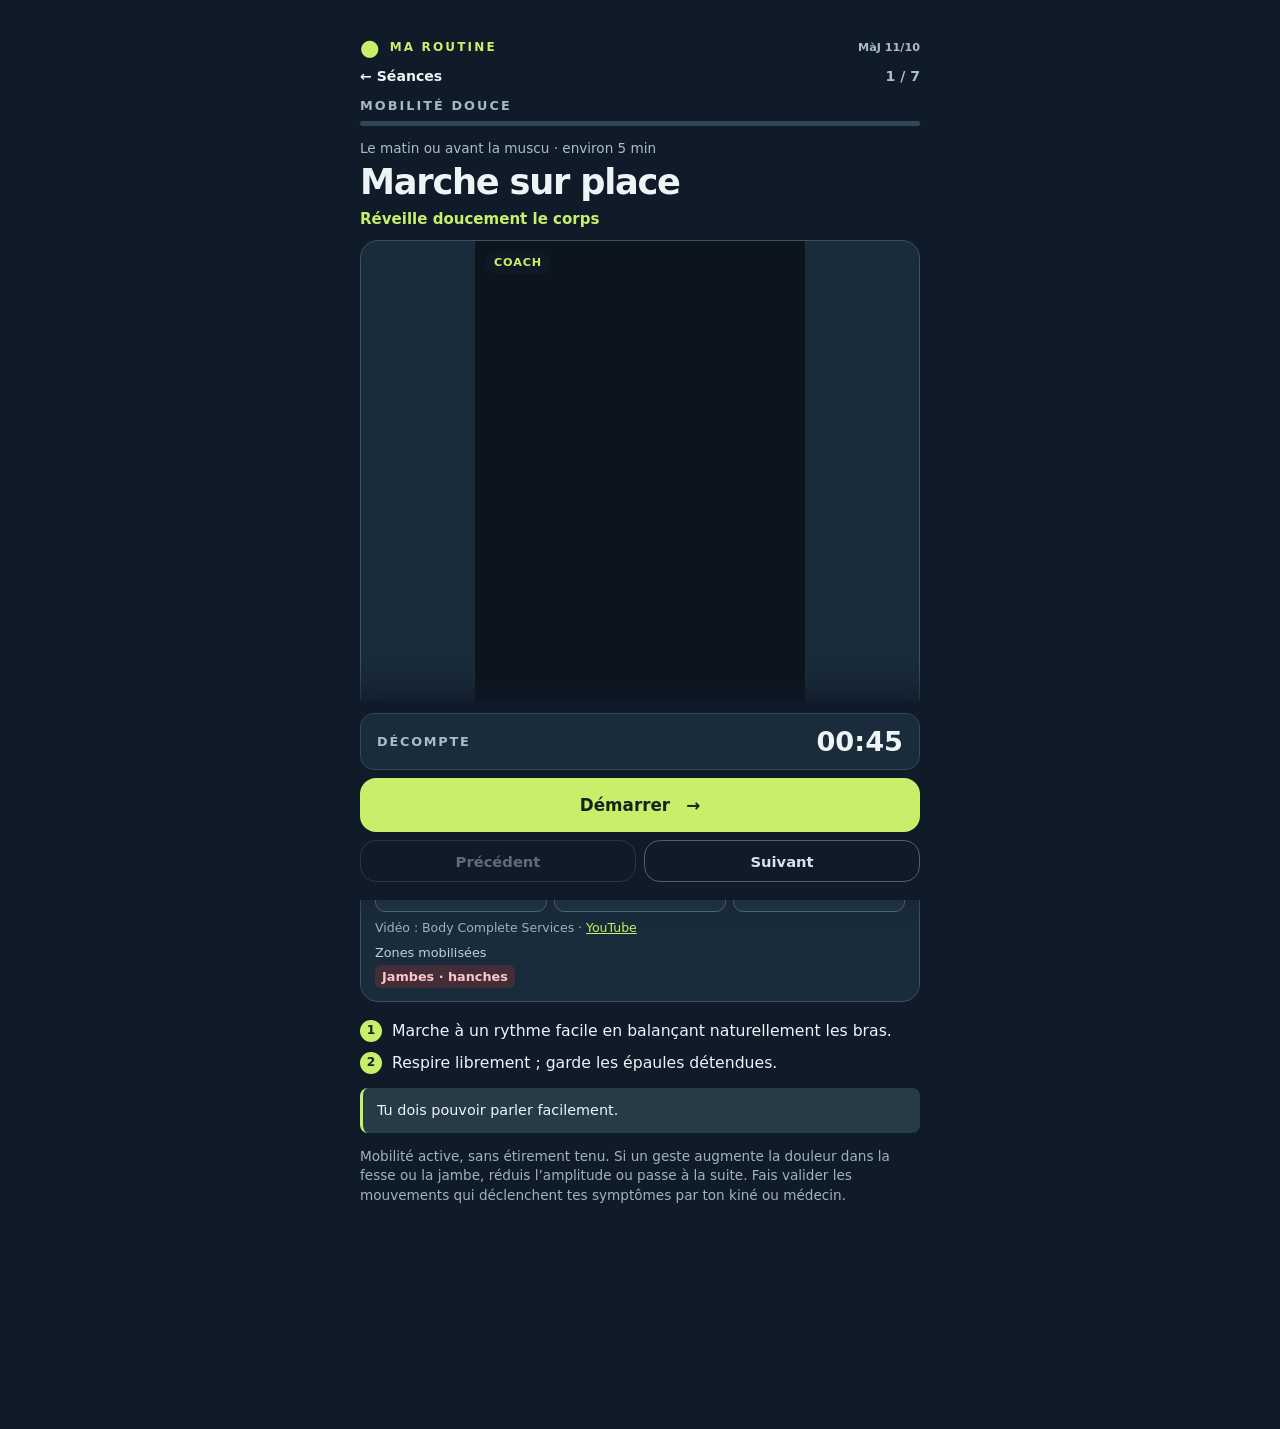
==== warmup.html @ c1a4c525 "Publication 11/10/2026 11:53" ====
<!doctype html>
<html lang="fr">
<head>
  <meta charset="utf-8">
  <meta name="viewport" content="width=device-width, initial-scale=1, viewport-fit=cover">
  <meta name="theme-color" content="#101b2a">
  <meta name="description" content="Échauffement guidé, progressif et sans étirement tenu.">
  <title>Échauffement · Ma routine</title>
  <link rel="stylesheet" href="style.css?v=20261011">
  <link rel="stylesheet" href="warmup-v2.css?v=20261011j">
  <link rel="stylesheet" href="release.css?v=20260924b">
</head>
<body>
  <main class="shell warmup-shell">
    <header class="topbar"><span class="brand-mark" aria-hidden="true">●</span><span>MA ROUTINE</span><span class="release-stamp">MàJ 11/10</span></header>
    <div id="warmupApp"></div>
  </main>
  <script src="warmup.js?v=20261011k" defer></script>
  <script type="importmap">{"imports":{"three":"./assets/three.module.js"}}</script>
  <script type="module" src="warmup-figure.js?v=20261011f"></script>
</body>
</html>
---- style.css ----
:root{font-family:Inter,ui-sans-serif,system-ui,-apple-system,Segoe UI,sans-serif;color:#edf4f6;background:#101b2a;font-size:16px}*{box-sizing:border-box}body{margin:0}.shell{max-width:600px;min-height:100dvh;margin:auto;padding:24px 20px max(40px,env(safe-area-inset-bottom))}.topbar{display:flex;align-items:center;gap:8px;font-weight:800;letter-spacing:.18em;font-size:.85rem;color:#c8ef69;margin-bottom:36px}.brand-mark{font-size:1.4rem;line-height:0}.eyebrow{font-size:.8rem;letter-spacing:.16em;font-weight:800;color:#a6b9c3;margin:0 0 8px}.session-heading{display:flex;align-items:baseline;justify-content:space-between;gap:16px}h1{font-size:clamp(2.4rem,9vw,4rem);line-height:1.04;margin:0;letter-spacing:-.05em}.session-index{color:#9cafbb;font-weight:700}.session-focus{color:#bacbd1;margin:10px 0 26px}.session-tabs{display:grid;grid-template-columns:repeat(3,1fr);gap:8px;margin-bottom:22px}.tab,.choice{border:1px solid #395060;background:#1a2b3b;color:#d8e4e7;border-radius:12px;font:inherit;font-weight:800;min-height:48px;cursor:pointer}.tab.active,.choice.active{background:#c8ef69;color:#142320;border-color:#c8ef69}.settings{display:flex;justify-content:space-between;align-items:center;gap:12px;font-weight:650;margin-bottom:26px}.segmented{display:flex;gap:6px}.choice{min-width:52px}.exercise-list{padding:0;margin:0 0 28px;list-style:none;display:grid;gap:10px}.exercise-list li{background:#1a2b3b;border:1px solid #324757;border-radius:16px;padding:14px 16px;display:flex;align-items:center;gap:14px;min-height:74px}.exercise-list .num{font-size:.85rem;color:#c8ef69;font-weight:850}.exercise-list strong{display:block;font-size:1rem}.exercise-list small{display:block;color:#a6b9c3;margin-top:4px;font-size:.85rem}.primary,.secondary{width:100%;border-radius:16px;min-height:60px;font:inherit;font-size:1.05rem;font-weight:850;cursor:pointer;display:flex;justify-content:center;align-items:center;gap:16px}.primary{background:#c8ef69;color:#142320;border:0}.primary:disabled{opacity:.5;cursor:not-allowed}.secondary{background:transparent;color:#d7e4e8;border:1px solid #48616c;min-height:48px}.hidden{display:none!important}button:focus-visible{outline:3px solid #fff;outline-offset:3px}.workout-top{display:flex;justify-content:space-between;align-items:center;gap:12px;color:#9eb3bb;letter-spacing:.1em;font-size:.8rem;font-weight:850;margin-bottom:22px}.text-button{background:none;border:0;color:#edf4f6;font:inherit;font-size:.9rem;letter-spacing:0;text-decoration:underline;cursor:pointer}.exercise-topline{display:flex;align-items:center;justify-content:space-between;gap:12px;margin-bottom:14px}.exercise-topline .eyebrow{margin:0}.series-pill{background:#c8ef69;color:#142320;padding:8px 11px;border-radius:999px;font-size:.8rem;font-weight:850}.movement-image{width:100%;aspect-ratio:4/3;border-radius:20px;background:#243a46;overflow:hidden;margin-bottom:22px;display:grid;place-items:center}.movement-image img{width:100%;height:100%;object-fit:contain}.movement-image.image-missing::after{content:'Visuel indisponible';color:#bed1d5;font-size:.9rem}.movement-image.image-missing img{display:none}.exercise-title{font-size:clamp(2.1rem,8vw,3.2rem)}.rep-target{font-size:1.2rem;font-weight:850;color:#c8ef69;margin:10px 0 20px}.cue{font-size:1.05rem;line-height:1.48;margin:0 0 12px}.tip{font-size:.94rem;line-height:1.45;color:#a9bdc4;margin:0 0 24px}.workout-bottom{display:grid;gap:10px}.elapsed{display:flex;align-items:center;justify-content:space-between;background:#1a2b3b;border:1px solid #324757;padding:12px 16px;border-radius:14px;margin-bottom:4px}.elapsed span{font-size:.8rem;letter-spacing:.14em;color:#a9bdc4;font-weight:800}.elapsed strong{font-variant-numeric:tabular-nums;font-size:1.7rem}.rest-card{min-height:68vh;display:flex;flex-direction:column;justify-content:center;align-items:center;text-align:center}.rest-card .eyebrow{color:#c8ef69}.clock{font-size:clamp(5rem,22vw,9rem);font-weight:850;letter-spacing:-.08em;font-variant-numeric:tabular-nums;line-height:1.1}.rest-next{line-height:1.6;color:#bed1d5;margin:24px 0 36px}.rest-next strong{color:#fff}.rest-actions{width:100%;display:grid;gap:10px}.done-card{min-height:70vh;display:flex;flex-direction:column;align-items:flex-start;justify-content:center}.done-card p:not(.eyebrow){font-size:1.1rem;line-height:1.5;color:#bed1d5;margin:18px 0 34px}.done-symbol{display:grid;place-items:center;width:72px;height:72px;background:#c8ef69;color:#142320;border-radius:50%;font-size:2.4rem;font-weight:850;margin-bottom:26px}@media(min-width:700px){.shell{padding-top:40px}}@media(max-height:700px){.topbar{margin-bottom:18px}.movement-image{aspect-ratio:16/9}.cue{margin-bottom:6px}.tip{margin-bottom:14px}}
.home-note{font-size:.88rem;line-height:1.45;color:#9fb3bb;margin:18px 2px 0}
.sound-test{display:block;margin:14px auto 0;padding:8px 12px;color:#c8ef69;background:transparent;border:0;text-decoration:underline;font:inherit;font-size:.9rem;font-weight:750;cursor:pointer}.sound-status{text-align:center;min-height:1.3em;margin:4px 0;color:#b8cad0;font-size:.84rem}.motion-visual{margin-bottom:18px}.motion-window{display:block;width:100%;aspect-ratio:1/1;overflow:hidden;position:relative;background:#e8e8e8;border:0;padding:0;border-radius:20px;cursor:pointer}.motion-strip{display:block;width:200%;height:100%;max-width:none;transition:transform .45s ease-in-out}.motion-strip.still-image{width:100%;object-fit:contain;transform:none!important}.motion-caption{display:flex;align-items:center;justify-content:space-between;gap:10px;margin-top:8px;color:#b8cad0;font-size:.87rem;font-weight:750}.motion-toggle{background:transparent;color:#c8ef69;border:0;padding:5px 0;font:inherit;cursor:pointer}.muscles{color:#f08c84;font-size:.86rem;font-weight:850;letter-spacing:.05em;margin:0 0 14px}.steps{list-style:none;counter-reset:step;display:grid;gap:10px;margin:0 0 14px;padding:0}.steps li{counter-increment:step;display:grid;grid-template-columns:22px 1fr;gap:10px;line-height:1.4;font-size:.98rem}.steps li:before{content:counter(step);display:grid;place-items:center;width:22px;height:22px;border-radius:50%;background:#c8ef69;color:#142320;font-size:.76rem;font-weight:900}.workout{padding-bottom:200px}.workout-bottom{position:fixed;left:50%;bottom:0;transform:translateX(-50%);width:min(600px,100%);padding:12px 20px max(18px,env(safe-area-inset-bottom));background:#101b2a;box-shadow:0 -10px 28px #101b2ae6;z-index:5}.workout-bottom .elapsed{margin-bottom:0;padding:8px 14px}.workout-bottom .primary{min-height:54px}.workout-bottom .secondary{min-height:40px;font-size:.93rem}.workout-bottom{display:grid;gap:8px}@media(prefers-reduced-motion:reduce){.motion-strip{transition:none}}
.rest-alert{position:fixed;top:max(16px,env(safe-area-inset-top));left:50%;transform:translateX(-50%);z-index:20;width:min(560px,calc(100% - 32px));padding:14px 18px;background:#c8ef69;color:#142320;border-radius:14px;text-align:center;font-weight:850;box-shadow:0 10px 28px #0006}
.motion-window{width:min(100%,320px);margin:0 auto}.exercise-title{font-size:clamp(1.9rem,8vw,3rem)}.rep-target{margin:6px 0 6px}.muscles{margin-bottom:12px}
.alarm-note{color:#a9bdc4;font-size:.82rem;line-height:1.4;text-align:center;margin:4px 0 20px}.rest-alert{display:flex;align-items:center;justify-content:space-between;gap:12px;text-align:left}.rest-alert button{border:0;border-radius:10px;background:#142320;color:#c8ef69;font:inherit;font-weight:850;min-width:48px;min-height:42px;cursor:pointer}
.level-picker{margin:0 0 14px}.level-picker p{margin:0 0 8px;color:#a6b9c3;font-size:.85rem;font-weight:800}.level-options{display:grid;grid-template-columns:repeat(3,1fr);gap:6px}.level-choice{padding:10px 5px;min-height:60px;background:#1a2b3b;border:1px solid #395060;border-radius:12px;color:#edf4f6;font:inherit;cursor:pointer}.level-choice.active{background:#c8ef69;border-color:#c8ef69;color:#142320}.level-choice:disabled{opacity:.65;cursor:default}.level-choice strong,.level-choice small{display:block}.level-choice strong{font-size:.83rem}.level-choice small{font-size:.72rem;margin-top:3px}.level-choice:focus-visible{outline:3px solid #fff;outline-offset:2px}
.warmup-section{margin:34px 0 22px}.warmup-section .eyebrow{margin-bottom:12px}.warmup-card{display:grid;grid-template-columns:48px 1fr 22px;align-items:center;gap:12px;padding:14px;margin-bottom:10px;min-height:78px;border:1px solid #395060;border-radius:16px;background:#1a2b3b;color:#edf4f6;text-decoration:none}.warmup-card:focus-visible,.warmup-top a:focus-visible,.warmup-home-link:focus-visible{outline:3px solid #fff;outline-offset:3px}.warmup-card-icon{display:grid;place-items:center;width:48px;height:48px;border-radius:12px;background:#c8ef69;color:#142320;font-size:1.9rem;font-weight:850}.warmup-card strong,.warmup-card small{display:block}.warmup-card strong{font-size:1rem}.warmup-card small{color:#a6b9c3;font-size:.83rem;margin-top:3px}.warmup-card-arrow{font-size:1.3rem;color:#c8ef69}.warmup-section-note{color:#9fb3bb;font-size:.82rem;line-height:1.4;margin:12px 2px 0}
.warmup-shell{padding-bottom:205px}.warmup-shell .topbar{margin-bottom:24px}.warmup-top{display:flex;justify-content:space-between;align-items:center;gap:16px;margin-bottom:24px;color:#a9bdc4;font-size:.88rem;font-weight:750}.warmup-top a{color:#edf4f6;text-decoration:none}.warmup-progress{height:8px;background:#304758;border-radius:999px;overflow:hidden;margin:10px 0 20px}.warmup-progress span{display:block;height:100%;background:#c8ef69;transition:width .25s}.warmup-subtitle{color:#a9bdc4;font-size:.88rem;margin:0 0 6px}.warmup-title{font-size:clamp(2rem,8vw,3.2rem);margin:0 0 8px}.warmup-cue{color:#c8ef69;font-weight:800;font-size:1rem;margin:0 0 16px}.warmup-visual{display:block;width:100%;max-width:380px;height:auto;margin:0 auto 18px}.warmup-care{padding:12px 14px;background:#263b45;border-left:3px solid #c8ef69;border-radius:8px;line-height:1.45;font-size:.92rem;margin:8px 0 14px}.warmup-intro{color:#9fb3bb;font-size:.85rem;line-height:1.45;margin:0 0 18px}.warmup-bottom{position:fixed;left:50%;bottom:0;transform:translateX(-50%);width:min(600px,100%);padding:12px 20px max(18px,env(safe-area-inset-bottom));background:#101b2a;box-shadow:0 -10px 28px #101b2ae6;z-index:5;display:grid;gap:8px}.warmup-bottom .elapsed{margin:0}.warmup-bottom .primary{min-height:54px}.warmup-nav{display:grid;grid-template-columns:1fr 1fr;gap:8px}.warmup-nav .secondary{min-height:42px;font-size:.92rem}.warmup-nav .secondary:disabled{opacity:.4;cursor:not-allowed}.warmup-done{min-height:70vh;display:flex;flex-direction:column;align-items:flex-start;justify-content:center}.warmup-done p:not(.eyebrow){color:#bed1d5;line-height:1.5}.warmup-home-link{text-decoration:none;margin-top:10px}@media(max-height:700px){.warmup-shell .topbar{margin-bottom:12px}.warmup-visual{max-width:300px}.warmup-care{margin:6px 0}.warmup-intro{display:none}}
.warmup-demo{margin:0 0 18px}.warmup-video{position:relative;aspect-ratio:16/9;overflow:hidden;border:1px solid #405765;border-radius:16px;background:#172530}.warmup-video iframe{position:absolute;inset:0;width:100%;height:100%;border:0}.warmup-demo-caption{display:flex;justify-content:space-between;align-items:center;gap:10px;margin:8px 2px 0;color:#c5d6db;font-size:.76rem;line-height:1.35}.warmup-demo-caption a{color:#c8ef69;font-weight:750;text-decoration:underline;text-underline-offset:2px;white-space:nowrap}.warmup-zones{display:flex;align-items:center;gap:10px;flex-wrap:wrap;margin:12px 0 0;font-size:.8rem}.warmup-zones span{color:#a9bdc4}.warmup-zones strong{padding:5px 9px;border:1px solid #994d54;border-radius:999px;background:#5c2830;color:#ffe4e5;font-weight:750}@media(max-height:700px){.warmup-demo{margin-bottom:12px}}
.warmup-play{position:absolute;inset:0;width:100%;height:100%;border:0;padding:0;background:#172530;color:#fff;cursor:pointer}.warmup-play img{display:block;width:100%;height:100%;object-fit:cover}.warmup-play:after{content:"";position:absolute;inset:0;background:linear-gradient(0deg,#0d182dc7 0%,transparent 48%)}.warmup-play-icon{position:absolute;top:50%;left:50%;transform:translate(-50%,-50%);display:grid;place-items:center;width:70px;height:70px;border-radius:50%;background:#e63d42;color:#fff;font-size:1.7rem;padding-left:4px;box-shadow:0 5px 22px #0008;z-index:1}.warmup-play-label{position:absolute;left:16px;bottom:14px;z-index:1;font-size:.95rem;font-weight:800}.warmup-play:focus-visible{outline:3px solid #fff;outline-offset:-5px}
.warmup-animation{display:grid;place-items:center;aspect-ratio:16/10}.warmup-animation canvas{display:block;width:100%;height:100%}.warmup-loading{color:#c5d6db;font-size:.9rem}.warmup-demo-caption{font-size:.82rem}.warmup-zones{font-size:.86rem}
---- warmup-v2.css ----
.warmup-shell .topbar{margin-bottom:14px;font-size:.75rem}
.warmup-top{margin-bottom:14px}
.warmup-progress{margin:8px 0 14px;height:5px}
.warmup-title{font-size:clamp(1.6rem,6vw,2.2rem);line-height:1.13;letter-spacing:-.035em}
.warmup-cue{font-size:.94rem;margin-bottom:12px}
.warmup-subtitle{font-size:.85rem}
.warmup-demo{border:1px solid #395260;border-radius:18px;overflow:hidden;background:#1a2b3b}
.warmup-animation{height:clamp(230px,65vw,340px);aspect-ratio:auto;background:#e9eff0;border:0;border-radius:0;display:grid;place-items:center;color:#344d5b}
.warmup-animation canvas{width:100%;height:100%;display:block}
.warmup-loading{color:#344d5b}
.motion-guide{padding:12px 14px 10px}
#motionPhase{display:block;font-size:.94rem;line-height:1.35;min-height:2.7em;color:#edf4f6}
#motionRange{display:block;width:100%;margin:0 0 10px;accent-color:#c8ef69;cursor:pointer;height:20px}
.motion-controls{display:grid;grid-template-columns:repeat(3,1fr);gap:7px}
.motion-controls button,.motion-amplitude{border:1px solid #526976;background:#203543;border-radius:10px;color:#edf4f6;min-height:42px;font:inherit;font-size:.85rem;font-weight:750;cursor:pointer;padding:6px 8px}
.motion-controls button[aria-pressed=true]{border-color:#c8ef69;color:#c8ef69;background:#263f42}
.motion-amplitude{width:100%;margin-top:8px;color:#c8ef69;border-color:#7a9757}
.motion-range-note{margin:7px 0 0;font-size:.83rem;line-height:1.35;color:#adc3cc}
.warmup-zones{margin:0;padding:0 14px 13px;gap:5px;font-size:.8rem;display:block}
.warmup-zones span{display:block;margin-bottom:5px;color:#c1d0d6}
.warmup-zones strong{display:inline-block;border:0;border-radius:6px;padding:4px 7px;font-weight:650;background:#432e38;color:#ffc4c9}
.warmup-care{font-size:.9rem}
.warmup-shell{padding-bottom:205px}
.sr-only{position:absolute;width:1px;height:1px;padding:0;margin:-1px;overflow:hidden;clip:rect(0,0,0,0);white-space:nowrap;border:0}
@media(max-width:430px){.warmup-shell{padding-left:16px;padding-right:16px;padding-top:18px}.warmup-shell .topbar{margin-bottom:12px}.warmup-top{margin-bottom:12px}.warmup-bottom{padding-left:16px;padding-right:16px}.warmup-bottom .elapsed{padding:7px 12px}.warmup-bottom .elapsed strong{font-size:1.45rem}.warmup-bottom .primary{min-height:48px}.warmup-bottom .secondary{min-height:40px}.motion-guide{padding:10px 12px}.warmup-zones{padding-left:12px;padding-right:12px}}

.warmup-yt{position:relative;width:min(100%,330px,calc(66dvh * 9 / 16));margin:0 auto;aspect-ratio:9/16;background:#0c141d;overflow:hidden}
.warmup-yt iframe{position:absolute;inset:0;width:100%;height:100%;border:0;display:block}
.warmup-yt.mirrored iframe{transform:scaleX(-1)}
.warmup-yt .media-badge{position:absolute;left:10px;top:10px;padding:5px 9px;border-radius:999px;background:#101b2acc;color:#c8ef69;font-size:.7rem;font-weight:850;letter-spacing:.08em;text-transform:uppercase;pointer-events:none}
.warmup-demo .warmup-yt{border-bottom:1px solid #395260}
#ytLabel{display:block;font-size:.94rem;line-height:1.35;margin-bottom:10px;color:#edf4f6}
.yt-credit{margin:8px 0 0;font-size:.78rem;color:#9fb3bb}.yt-credit a{color:#c8ef69}
---- release.css ----
.release-stamp{margin-left:auto;color:#a9bdc4;font-size:.7rem;font-weight:700;letter-spacing:0;white-space:nowrap}
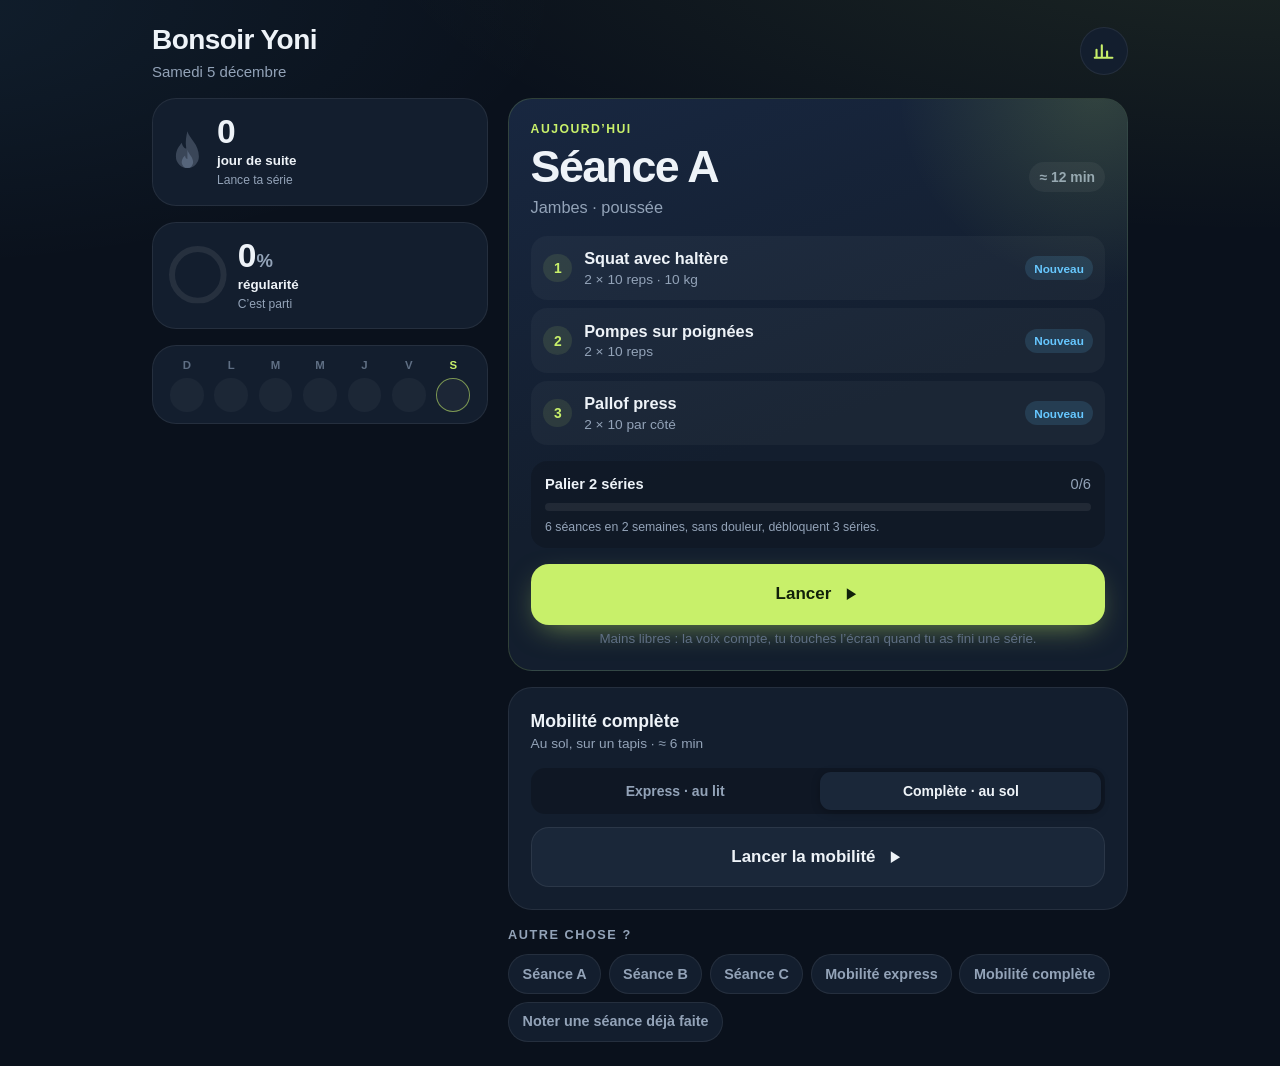
==== commit 1f90e560: "Publication 29/10/2026 17:32" ====
--- a/warmup.html
+++ b/warmup.html
@@ -1,22 +1,4 @@
 <!doctype html>
-<html lang="fr">
-<head>
-  <meta charset="utf-8">
-  <meta name="viewport" content="width=device-width, initial-scale=1, viewport-fit=cover">
-  <meta name="theme-color" content="#101b2a">
-  <meta name="description" content="Échauffement guidé, progressif et sans étirement tenu.">
-  <title>Échauffement · Ma routine</title>
-  <link rel="stylesheet" href="style.css?v=20261011">
-  <link rel="stylesheet" href="warmup-v2.css?v=20261011j">
-  <link rel="stylesheet" href="release.css?v=20260924b">
-</head>
-<body>
-  <main class="shell warmup-shell">
-    <header class="topbar"><span class="brand-mark" aria-hidden="true">●</span><span>MA ROUTINE</span><span class="release-stamp">MàJ 11/10</span></header>
-    <div id="warmupApp"></div>
-  </main>
-  <script src="warmup.js?v=20261011k" defer></script>
-  <script type="importmap">{"imports":{"three":"./assets/three.module.js"}}</script>
-  <script type="module" src="warmup-figure.js?v=20261011f"></script>
-</body>
-</html>
+<html lang="fr"><head><meta charset="utf-8"><meta name="viewport" content="width=device-width, initial-scale=1"><title>Ma routine</title>
+<meta http-equiv="refresh" content="0; url=./"><script>location.replace('./');</script></head>
+<body style="background:#0a111c;color:#eef3f8;font-family:-apple-system,sans-serif;padding:1.5rem"><a href="./" style="color:#c8f06a">Ouvrir Ma routine</a></body></html>
